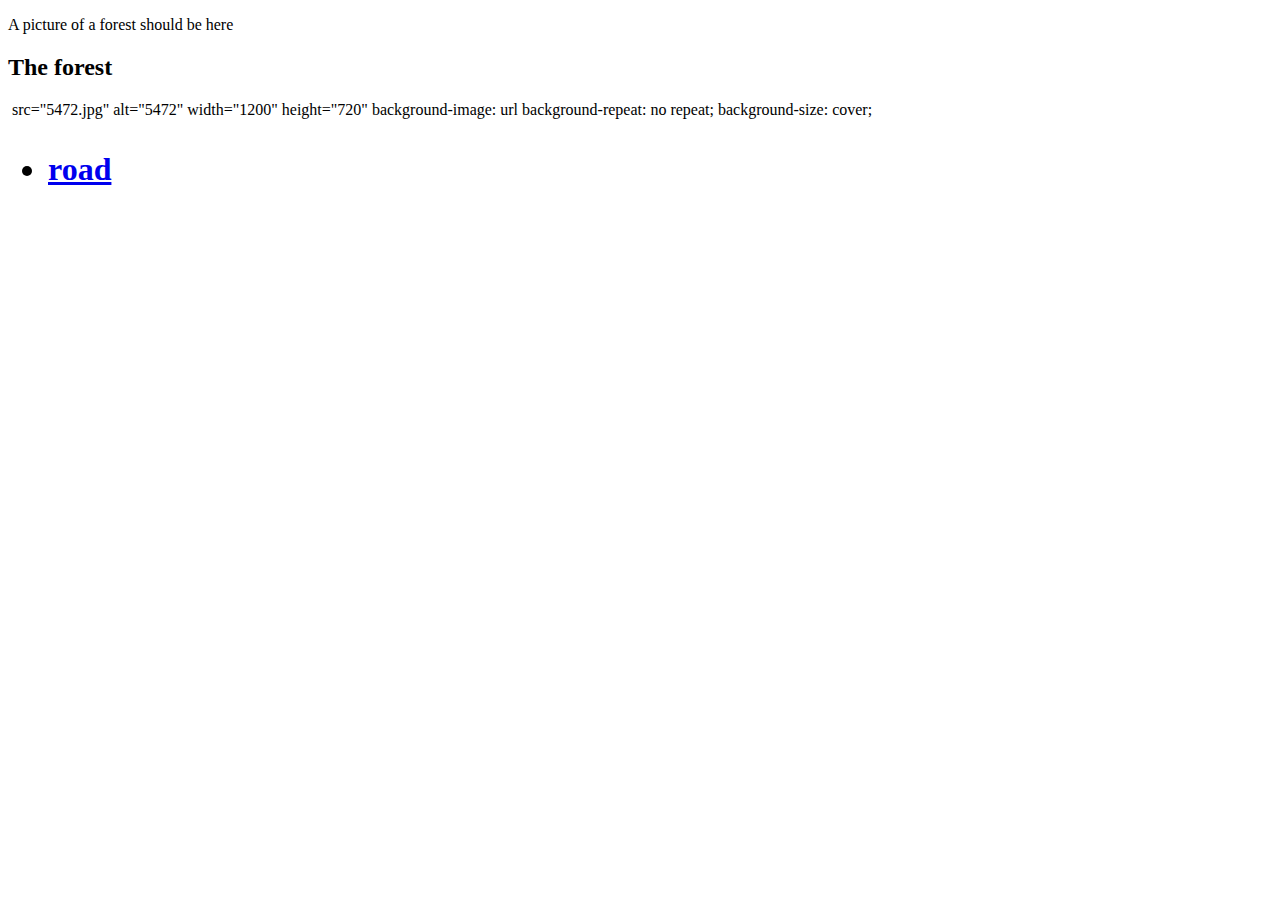
==== Coding Project 2/forest.html @ b9b06e6d "Add files via upload" ====
<!DOCTYPE html>

<html>
    <head>
        <meta charset="utf-8">
        <meta http-equiv="X-UA-Compatible" content="IE=edge">
        <title> 1st Location </title>
        <meta name="description" content="">
        <meta name="viewport" content="width=device-width, initial-scale=1">
        <link rel="stylesheet" href="">

        <p>
            A picture of a forest should be here
        </p>

        <body>      
            <h2><HTml> The forest</h2>
            <img> src="5472.jpg" 
            alt="5472" width="1200" height="720"
           
            background-image: url
            background-repeat: no repeat; 
            background-size: cover;

        </body>

        <body>
            <h1>
                <nav>
                    <ul>
                        <li><a href="road.html">road </a> </li>
                    </ul>
    
            </h1>

        </html>
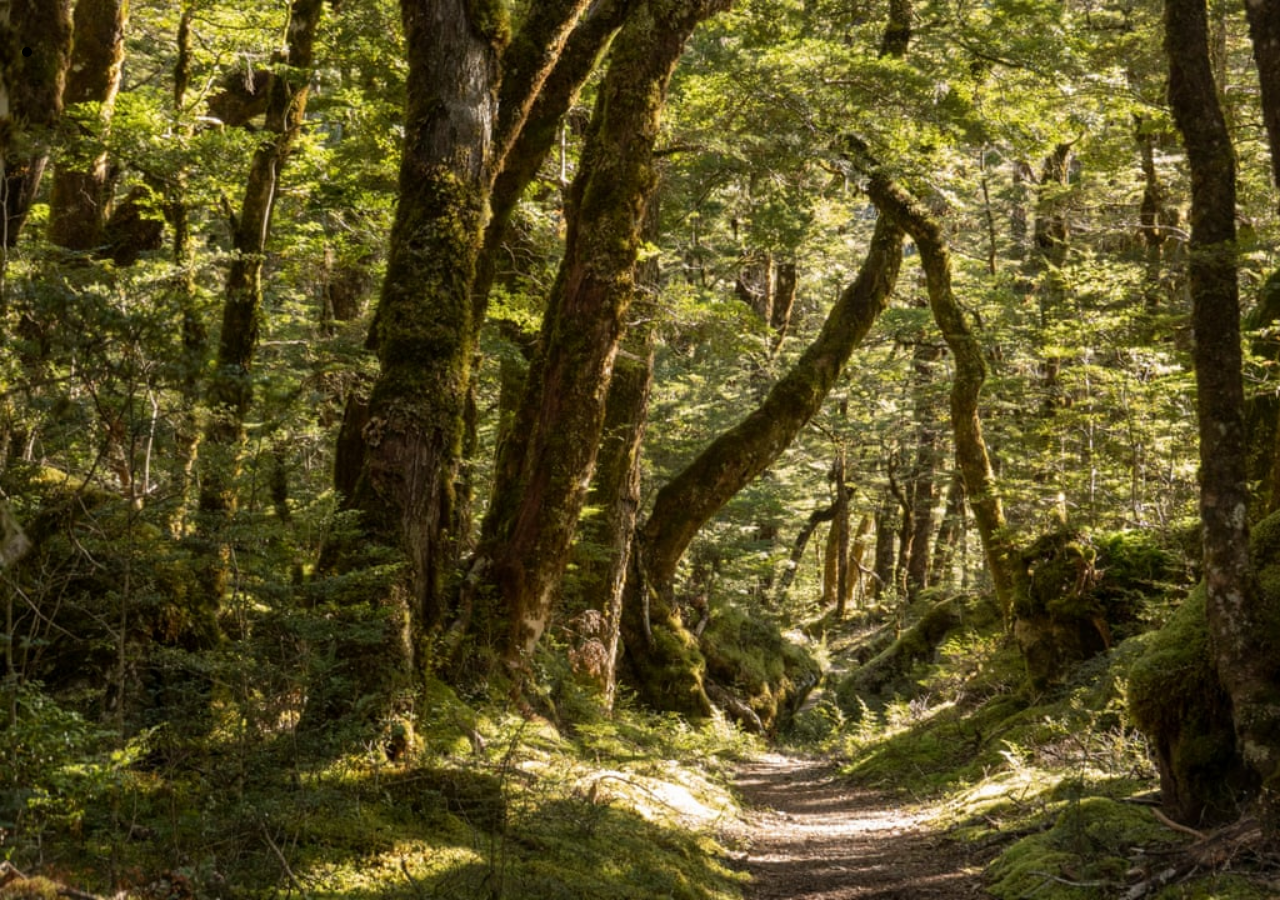
==== commit 2c13e77e: "Add files via upload" ====
--- a/Coding Project 2/forest.html
+++ b/Coding Project 2/forest.html
@@ -4,33 +4,28 @@
     <head>
         <meta charset="utf-8">
         <meta http-equiv="X-UA-Compatible" content="IE=edge">
-        <title> 1st Location </title>
+        <title></title>
         <meta name="description" content="">
         <meta name="viewport" content="width=device-width, initial-scale=1">
         <link rel="stylesheet" href="">
-
-        <p>
-            A picture of a forest should be here
-        </p>
-
-        <body>      
-            <h2><HTml> The forest</h2>
-            <img> src="5472.jpg" 
-            alt="5472" width="1200" height="720"
-           
-            background-image: url
-            background-repeat: no repeat; 
-            background-size: cover;
-
-        </body>
-
-        <body>
-            <h1>
-                <nav>
-                    <ul>
-                        <li><a href="road.html">road </a> </li>
-                    </ul>
+        <style>
+             body {
+                background-image: url('forest.jpg');
+                background-repeat: no-repeat;
+                background-attachment: fixed;
+                background-size: cover;
+             }
+        </style>
+    </head>
+    <body>
+        <h1>
+            <nav>
+                <ul>
+                    <li><a href="finale.html">
+                        <img src="what a nice mouse.png"  style="position:fixed; right:1550px; bottom:800px; width:40px; height:40px; border:none;">
+                        </a> </li>
+                </ul>
     
-            </h1>
-
-        </html>
+        </h1>
+    </body>
+</html>